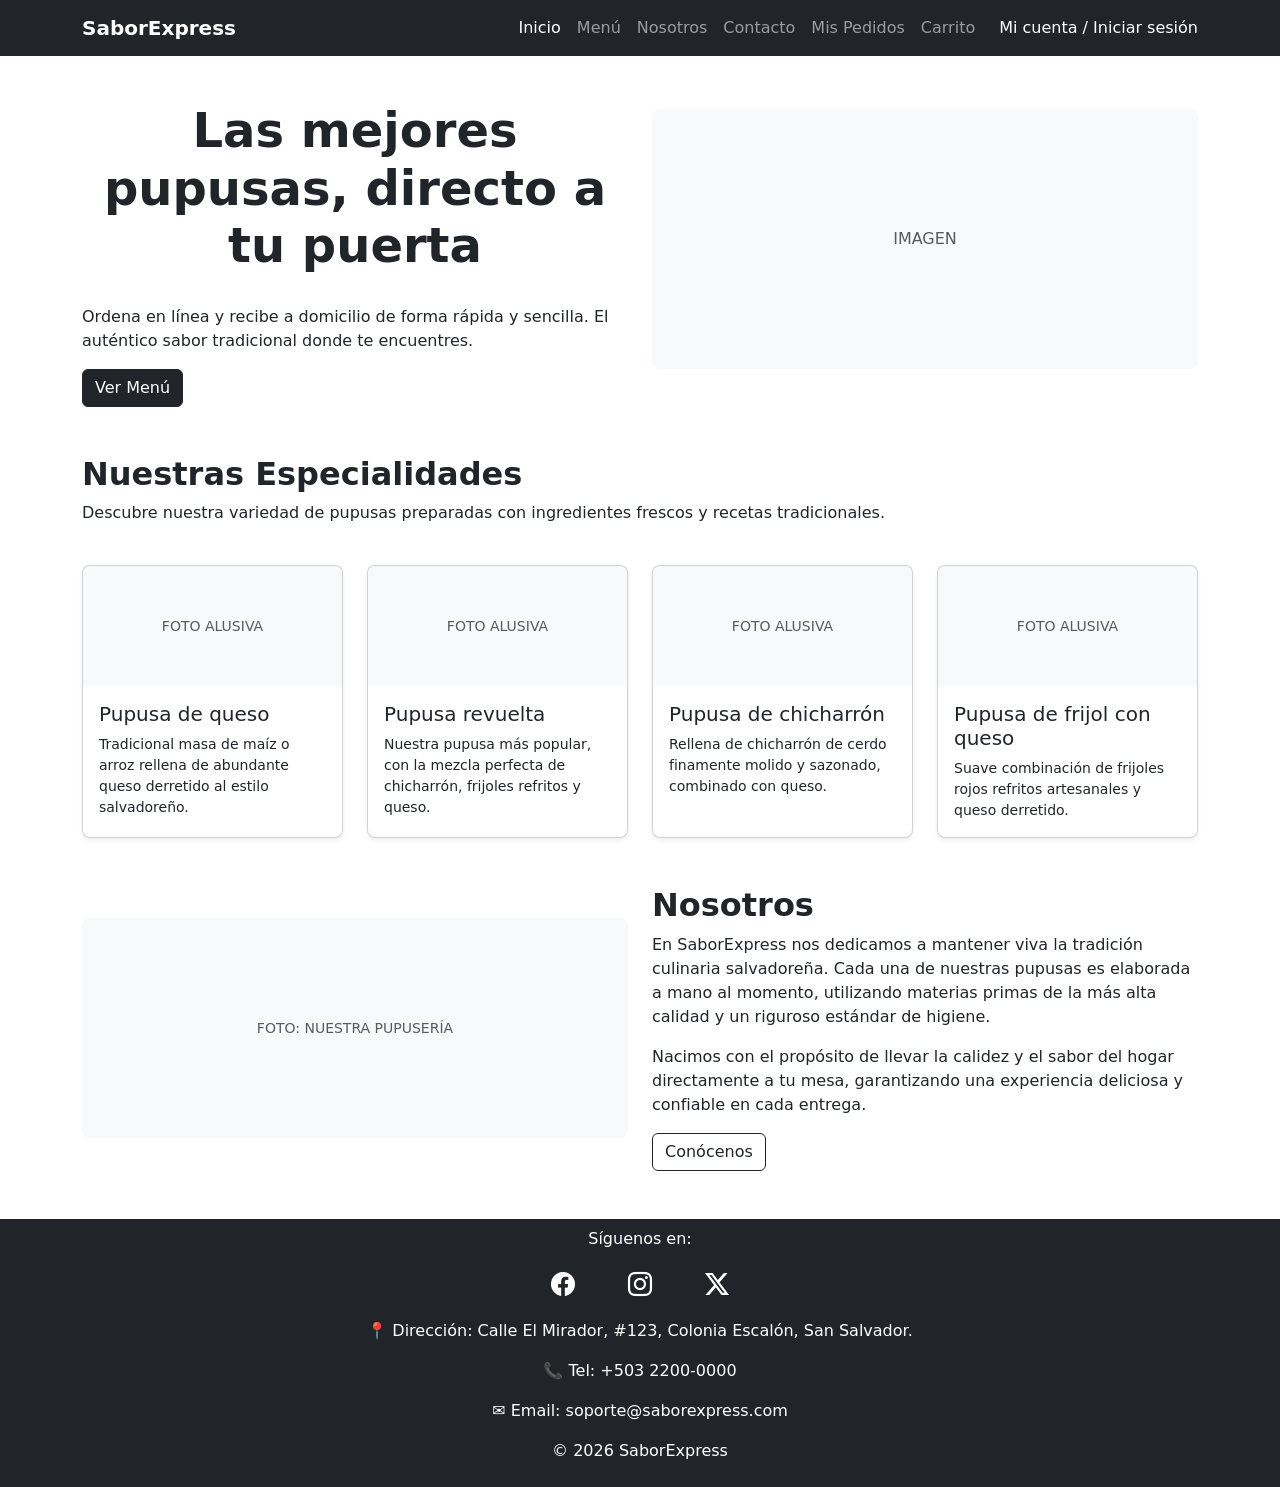
==== index.html @ cb939fe4 "Agregue estructura base de paginas HTML con navbar y footer unificados" ====
<!DOCTYPE html>
<html lang="es">
<head>
    <meta charset="UTF-8">
    <title>SaborExpress - Inicio</title>
    <meta name="viewport" content="width=device-width, initial-scale=1.0">
    <link href="https://cdn.jsdelivr.net/npm/bootstrap@5.3.3/dist/css/bootstrap.min.css" rel="stylesheet">
    <link rel="stylesheet" href="https://cdn.jsdelivr.net/npm/bootstrap-icons@1.11.3/font/bootstrap-icons.min.css">
    <link rel="stylesheet" href="styles.css">
</head>
<body>
    <header>
        <nav class="navbar navbar-expand-lg navbar-dark bg-dark fixed-top">
            <div class="container">
                <a class="navbar-brand fw-bold" href="index.html">SaborExpress</a>
                <button class="navbar-toggler" type="button" data-bs-toggle="collapse" data-bs-target="#menu">
                    <span class="navbar-toggler-icon"></span>
                </button>
                <div class="collapse navbar-collapse" id="menu">
                    <ul class="navbar-nav ms-auto align-items-lg-center">
                        <li class="nav-item"><a class="nav-link active" href="index.html">Inicio</a></li>
                        <li class="nav-item"><a class="nav-link" href="menu.html">Menú</a></li>
                        <li class="nav-item"><a class="nav-link" href="nosotros.html">Nosotros</a></li>
                        <li class="nav-item"><a class="nav-link" href="contacto.html">Contacto</a></li>
                        <li class="nav-item"><a class="nav-link" href="mis-pedidos.html">Mis Pedidos</a></li>
                        <li class="nav-item"><a class="nav-link" href="carrito.html">Carrito</a></li>
                    </ul>
                    <a class="nav-link ms-lg-3 text-white" href="login.html">Mi cuenta / Iniciar sesión</a>
                </div>
            </div>
        </nav>
    </header>
    <br>

    <!-- Hero -->
    <section class="container pt-5">
        <div class="row align-items-center g-4">
            <div class="col-lg-6">
                <h1 class="display-5 fw-bold">Las mejores pupusas, directo a tu puerta</h1>
                <p>Ordena en línea y recibe a domicilio de forma rápida y sencilla. El auténtico sabor tradicional donde te encuentres.</p>
                <a href="menu.html" class="btn btn-dark">Ver Menú</a>
            </div>
            <div class="col-lg-6">
                <div class="bg-light rounded-3 d-flex align-items-center justify-content-center" style="height:260px;">
                    <span class="text-muted">IMAGEN</span>
                </div>
            </div>
        </div>
    </section>

    <!-- Especialidades -->
    <section class="container py-5">
        <h2 class="fw-bold">Nuestras Especialidades</h2>
        <p>Descubre nuestra variedad de pupusas preparadas con ingredientes frescos y recetas tradicionales.</p>
        <div class="row g-4 mt-2">
            <div class="col-6 col-md-3">
                <div class="card shadow-sm rounded-3 h-100">
                    <div class="bg-light rounded-top-3 d-flex align-items-center justify-content-center" style="height:120px;">
                        <span class="text-muted small">FOTO ALUSIVA</span>
                    </div>
                    <div class="card-body">
                        <h5 class="card-title">Pupusa de queso</h5>
                        <p class="card-text small">Tradicional masa de maíz o arroz rellena de abundante queso derretido al estilo salvadoreño.</p>
                    </div>
                </div>
            </div>
            <div class="col-6 col-md-3">
                <div class="card shadow-sm rounded-3 h-100">
                    <div class="bg-light rounded-top-3 d-flex align-items-center justify-content-center" style="height:120px;">
                        <span class="text-muted small">FOTO ALUSIVA</span>
                    </div>
                    <div class="card-body">
                        <h5 class="card-title">Pupusa revuelta</h5>
                        <p class="card-text small">Nuestra pupusa más popular, con la mezcla perfecta de chicharrón, frijoles refritos y queso.</p>
                    </div>
                </div>
            </div>
            <div class="col-6 col-md-3">
                <div class="card shadow-sm rounded-3 h-100">
                    <div class="bg-light rounded-top-3 d-flex align-items-center justify-content-center" style="height:120px;">
                        <span class="text-muted small">FOTO ALUSIVA</span>
                    </div>
                    <div class="card-body">
                        <h5 class="card-title">Pupusa de chicharrón</h5>
                        <p class="card-text small">Rellena de chicharrón de cerdo finamente molido y sazonado, combinado con queso.</p>
                    </div>
                </div>
            </div>
            <div class="col-6 col-md-3">
                <div class="card shadow-sm rounded-3 h-100">
                    <div class="bg-light rounded-top-3 d-flex align-items-center justify-content-center" style="height:120px;">
                        <span class="text-muted small">FOTO ALUSIVA</span>
                    </div>
                    <div class="card-body">
                        <h5 class="card-title">Pupusa de frijol con queso</h5>
                        <p class="card-text small">Suave combinación de frijoles rojos refritos artesanales y queso derretido.</p>
                    </div>
                </div>
            </div>
        </div>
    </section>

    <!-- Nosotros preview -->
    <section class="container pb-5">
        <div class="row align-items-center g-4">
            <div class="col-lg-6 order-lg-2">
                <h2 class="fw-bold">Nosotros</h2>
                <p>En SaborExpress nos dedicamos a mantener viva la tradición culinaria salvadoreña. Cada una de nuestras pupusas es elaborada a mano al momento, utilizando materias primas de la más alta calidad y un riguroso estándar de higiene.</p>
                <p>Nacimos con el propósito de llevar la calidez y el sabor del hogar directamente a tu mesa, garantizando una experiencia deliciosa y confiable en cada entrega.</p>
                <a href="nosotros.html" class="btn btn-outline-dark">Conócenos</a>
            </div>
            <div class="col-lg-6 order-lg-1">
                <div class="bg-light rounded-3 d-flex align-items-center justify-content-center" style="height:220px;">
                    <span class="text-muted small">FOTO: NUESTRA PUPUSERÍA</span>
                </div>
            </div>
        </div>
    </section>

    <footer class="bg-dark text-white text-center p-2">
        <p>Síguenos en:</p>
        <p>
            <a href="https://www.facebook.com/" target="_blank" class="text-white me-5 text-decoration-none"><i class="bi bi-facebook fs-4"></i></a>
            <a href="https://www.instagram.com/" target="_blank" class="text-white me-5 text-decoration-none"><i class="bi bi-instagram fs-4"></i></a>
            <a href="https://x.com/" target="_blank" class="text-white"><i class="bi bi-twitter-x fs-4"></i></a>
        </p>
        <p>📍 Dirección: Calle El Mirador, #123, Colonia Escalón, San Salvador.</p>
        <p>📞 Tel: +503 2200-0000</p>
        <p><a href="https://mail.google.com/" target="_blank" style="color:#fff; text-decoration:none;"> ✉ Email: soporte@saborexpress.com</a></p>
        <p>&copy; 2026 SaborExpress</p>
    </footer>

    <script src="script.js"></script>
    <script src="https://cdn.jsdelivr.net/npm/bootstrap@5.3.3/dist/js/bootstrap.bundle.min.js"></script>
</body>
</html>
---- styles.css ----
.video-banner{
    position: relative;
    height: 100vh;
    overflow: hidden;
}
.video-fondo{
    position: absolute;
    top: 50%;
    left: 50%;
    min-width: 100%;
    min-height: 100%;
    transform: translate(-50%, -50%);
    object-fit: cover;
}
.overlay{
    position: absolute;
    inset: 0;
    background: rgba(0,0,0,0.45);
}
.contenido-banner{
    position: relative;
    z-index: 2;
    height: 100%;
    display: flex;
    flex-direction: column;
    justify-content: center;
    align-items: center;
}

.barra-menu{
    background-color: black;
    padding: 10px 0;
    display: flex;
    justify-content: center;
    align-items: center;
    margin-bottom: 40px;
}

.opcion-menu{
    color: white;
    text-decoration: none;
    font-size: 1.3rem;
    font-weight: 600;
    transition: 0.3s;
}
.opcion-menu:hover{
    color: white;
    letter-spacing: 1px;
}

.italic{
    font-style: italic;
}

.colorbody {
    background-color: #F5F5F5;
}

h1 {
    text-align: center;
    margin: 30px 0;
}

.imgsize{
    height: 250px;
    width: cover;
    border-radius: 25px;
    box-shadow: 0 8px 20px rgba(0, 0, 0, 0.5);
}

.galeria {
    display: grid;
    grid-template-columns: repeat(auto-fit, minmax(250px, 1fr));
    gap: 15px;
    padding: 20px;
}

.galeria img {
    width: 100%;
    height: 200px;
    object-fit: cover;
    border-radius: 10px;
    transition: transform 0.3s, box-shadow 0.3s;
}

.galeria img:hover {
    transform: scale(1.05);
    box-shadow: 0 8px 20px rgba(0,0,0,0.7);
}

.mapa-container {
  max-width: 600px;
  margin: auto;
  border-radius: 15px;
  overflow: hidden;
  box-shadow: 0 8px 20px rgba(0, 0, 0, 0.2);
}

.mapa {
  width: 100%;
  height: 250px;
  border: 0;
}

.btn-hover-lift {
    transition: transform 0.2s ease, box-shadow 0.2s ease;
}

.btn-hover-lift:hover {
    transform: translateY(-5px);
    box-shadow: 10 15px 25px rgba(0, 0, 0, 0.2);
}

.email-link {
    color: white;
    text-decoration: none;
}

.cursor-pointer {
  cursor: pointer;
}

#fullscreen-view{
    display: none;
    position: fixed;
    z-index: 9999;
    inset: 0;
    background: rgba(0,0,0,0.9);

    justify-content: center;
    align-items: center;
}

#fullscreen-image{
    width: auto;
    height: auto;
    max-width: 90vw;
    max-height: 90vh;
    object-fit: contain;
    border-radius: 10px;
}

.clickable-image{
    cursor: pointer;
}

.text{
    text-align: justify;
}

.btn-hover{
    transition: all 0.2s ease;
    font-weight: 600;
    padding: 20px 30px;
    border-radius: 60px;

}

.btn-hover:hover{
    transform: translateY(-6px);
    box-shadow: 0 .5rem 1rem rgba(0,0,5,.25);
    background-color: #5bc0de;
    color: whitesmoke;
}

html, body {
    margin: 0;
    overflow-x: hidden;
}
.full-bleed-video {
    width: 100vw;
    margin-left: calc(50% - 50vw);
    margin-right: calc(50% - 50vw);
    overflow: hidden;
}

.full-bleed-video video {
    width: 100%;
    height: 90vh;
    object-fit: cover;
    display: block;
}

.imagen-seccion {
    height: 225px;
    width: 300px;
    aspect-ratio: 1 / 1;
    object-fit: cover;
    border-radius: 15px;
    display: block;
    margin: 0 auto;
}
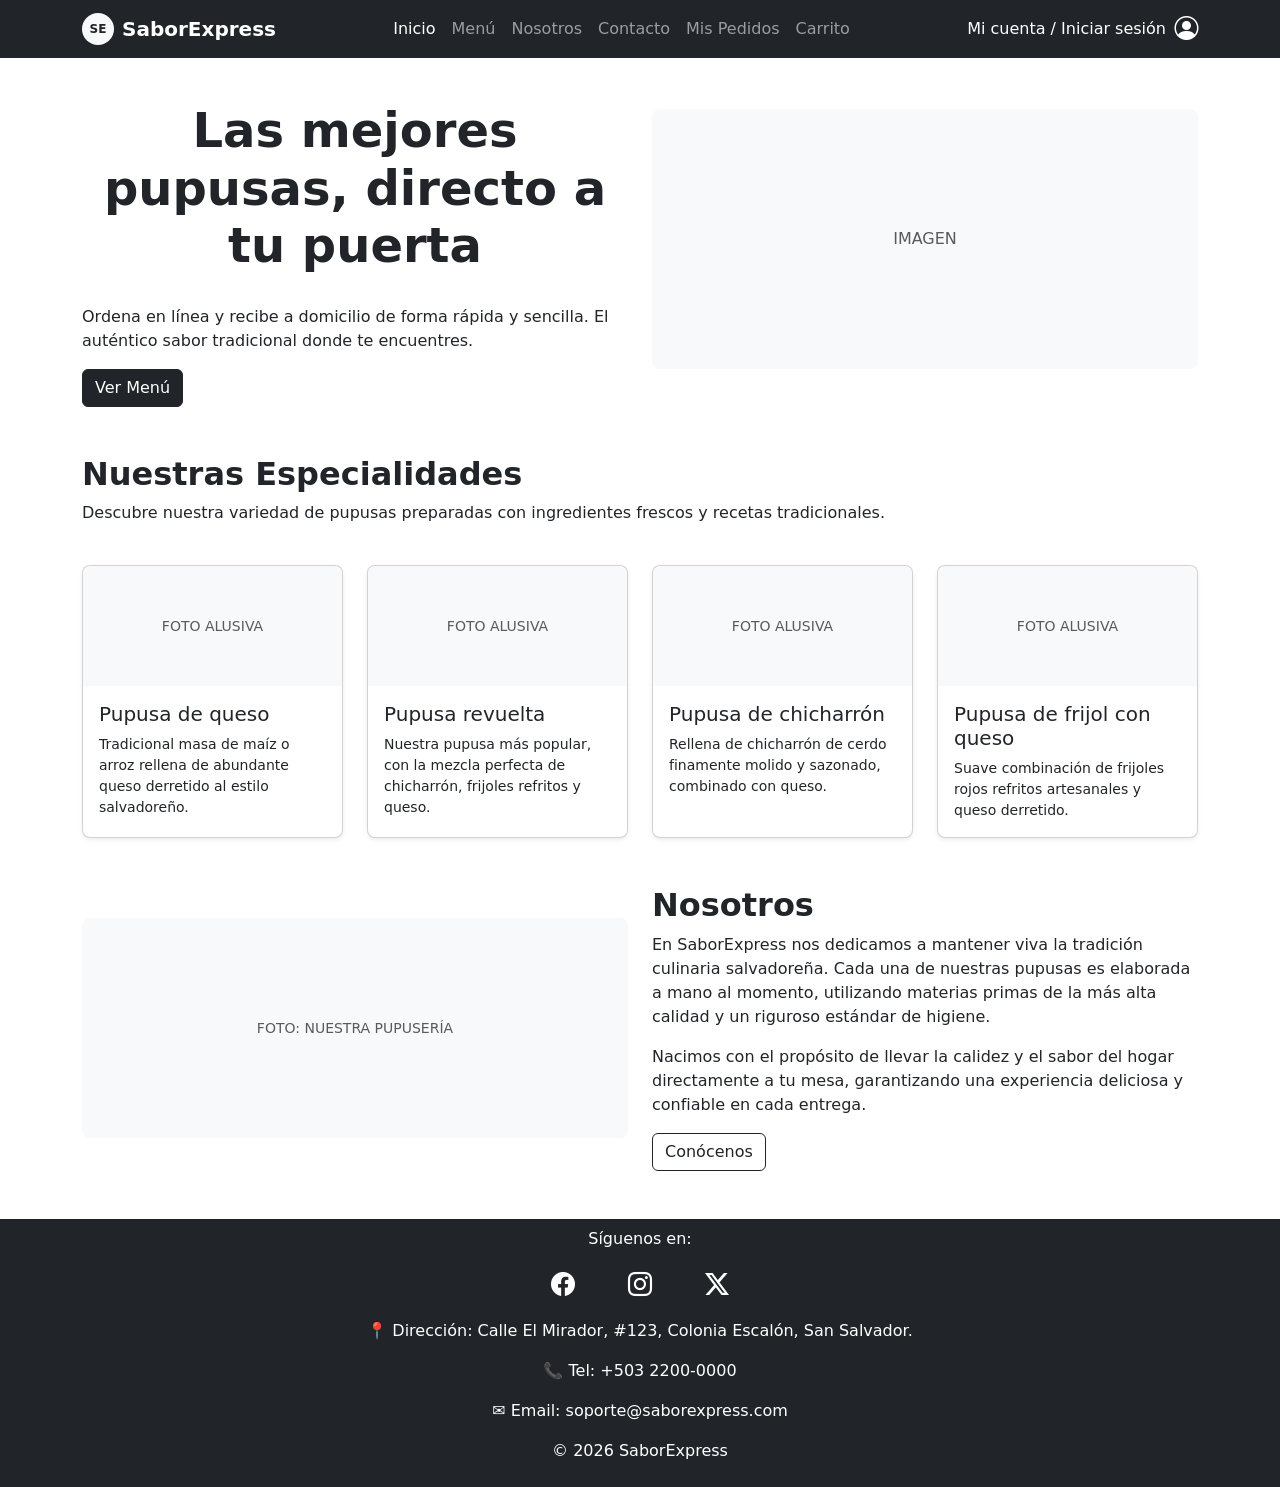
==== commit aec8d219: "Actualización navbar: logo, icono de perfil y enlaces principales centrados" ====
--- a/index.html
+++ b/index.html
@@ -12,12 +12,12 @@
     <header>
         <nav class="navbar navbar-expand-lg navbar-dark bg-dark fixed-top">
             <div class="container">
-                <a class="navbar-brand fw-bold" href="index.html">SaborExpress</a>
+                <a class="navbar-brand fw-bold d-flex align-items-center" href="index.html"><span class="d-inline-flex align-items-center justify-content-center bg-light text-dark rounded-circle me-2" style="width:32px;height:32px;font-size:0.75rem;font-weight:bold;">SE</span>SaborExpress</a>
                 <button class="navbar-toggler" type="button" data-bs-toggle="collapse" data-bs-target="#menu">
                     <span class="navbar-toggler-icon"></span>
                 </button>
                 <div class="collapse navbar-collapse" id="menu">
-                    <ul class="navbar-nav ms-auto align-items-lg-center">
+                    <ul class="navbar-nav mx-auto align-items-lg-center">
                         <li class="nav-item"><a class="nav-link active" href="index.html">Inicio</a></li>
                         <li class="nav-item"><a class="nav-link" href="menu.html">Menú</a></li>
                         <li class="nav-item"><a class="nav-link" href="nosotros.html">Nosotros</a></li>
@@ -25,7 +25,10 @@
                         <li class="nav-item"><a class="nav-link" href="mis-pedidos.html">Mis Pedidos</a></li>
                         <li class="nav-item"><a class="nav-link" href="carrito.html">Carrito</a></li>
                     </ul>
-                    <a class="nav-link ms-lg-3 text-white" href="login.html">Mi cuenta / Iniciar sesión</a>
+                    <div class="d-flex align-items-center gap-2 ms-lg-3">
+                        <a class="nav-link text-white mb-0" href="login.html">Mi cuenta / Iniciar sesión</a>
+                        <i class="bi bi-person-circle text-white fs-4"></i>
+                    </div>
                 </div>
             </div>
         </nav>
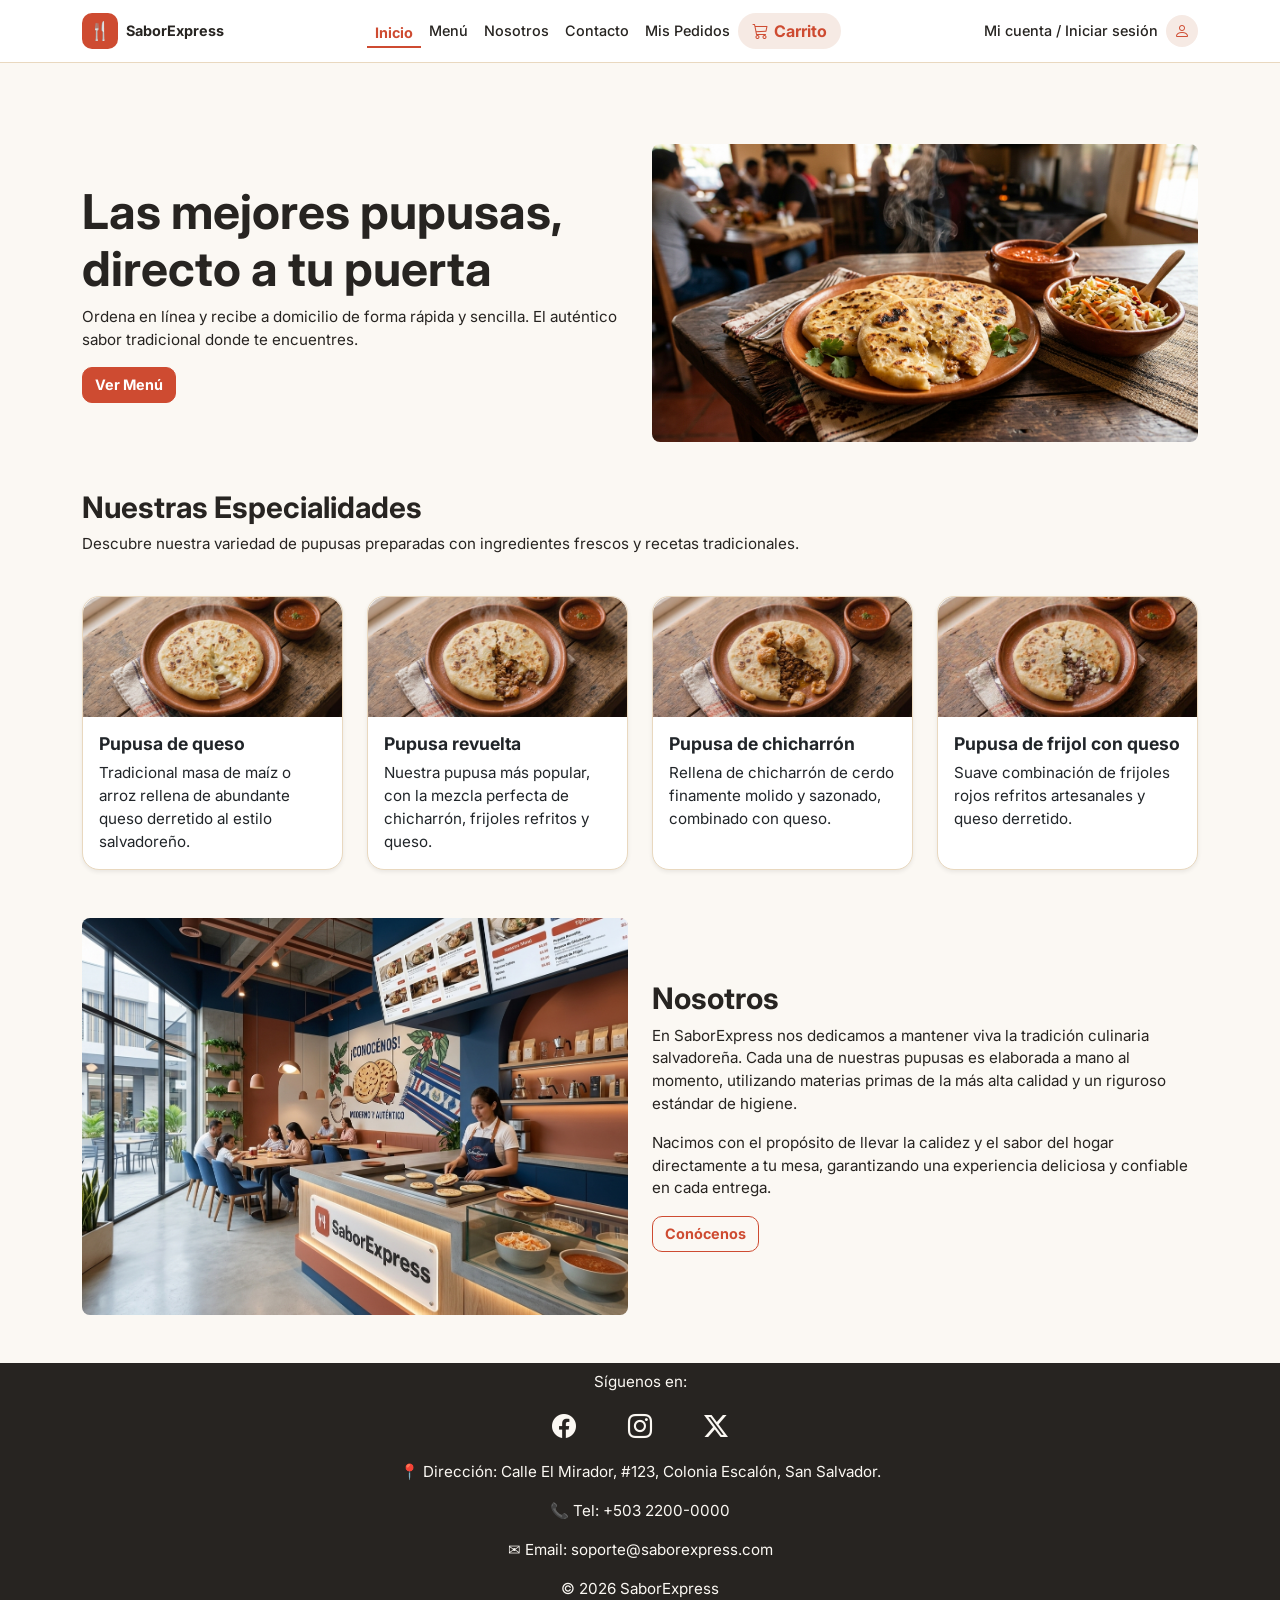
==== commit 0d9dbdc7: "Maquetación de Inicio y Nosotros completa: estilos, paleta de colores e imagenes conectadas" ====
--- a/index.html
+++ b/index.html
@@ -6,13 +6,14 @@
     <meta name="viewport" content="width=device-width, initial-scale=1.0">
     <link href="https://cdn.jsdelivr.net/npm/bootstrap@5.3.3/dist/css/bootstrap.min.css" rel="stylesheet">
     <link rel="stylesheet" href="https://cdn.jsdelivr.net/npm/bootstrap-icons@1.11.3/font/bootstrap-icons.min.css">
+    <link href="https://fonts.googleapis.com/css2?family=Inter:wght@400;500;700;800&display=swap" rel="stylesheet">
     <link rel="stylesheet" href="styles.css">
 </head>
 <body>
     <header>
-        <nav class="navbar navbar-expand-lg navbar-dark bg-dark fixed-top">
+        <nav class="navbar navbar-expand-lg fixed-top site-navbar">
             <div class="container">
-                <a class="navbar-brand fw-bold d-flex align-items-center" href="index.html"><span class="d-inline-flex align-items-center justify-content-center bg-light text-dark rounded-circle me-2" style="width:32px;height:32px;font-size:0.75rem;font-weight:bold;">SE</span>SaborExpress</a>
+                <a class="navbar-brand fw-bold d-flex align-items-center" href="index.html"><span class="navbar-logo-icon me-2">🍴</span>SaborExpress</a>
                 <button class="navbar-toggler" type="button" data-bs-toggle="collapse" data-bs-target="#menu">
                     <span class="navbar-toggler-icon"></span>
                 </button>
@@ -23,11 +24,11 @@
                         <li class="nav-item"><a class="nav-link" href="nosotros.html">Nosotros</a></li>
                         <li class="nav-item"><a class="nav-link" href="contacto.html">Contacto</a></li>
                         <li class="nav-item"><a class="nav-link" href="mis-pedidos.html">Mis Pedidos</a></li>
-                        <li class="nav-item"><a class="nav-link" href="carrito.html">Carrito</a></li>
+                        <li class="nav-item"><a class="nav-cart-pill" href="carrito.html"><i class="bi bi-cart3"></i> Carrito</a></li>
                     </ul>
                     <div class="d-flex align-items-center gap-2 ms-lg-3">
-                        <a class="nav-link text-white mb-0" href="login.html">Mi cuenta / Iniciar sesión</a>
-                        <i class="bi bi-person-circle text-white fs-4"></i>
+                        <a class="nav-link mb-0" href="login.html">Mi cuenta / Iniciar sesión</a>
+                        <span class="nav-avatar"><i class="bi bi-person"></i></span>
                     </div>
                 </div>
             </div>
@@ -44,9 +45,7 @@
                 <a href="menu.html" class="btn btn-dark">Ver Menú</a>
             </div>
             <div class="col-lg-6">
-                <div class="bg-light rounded-3 d-flex align-items-center justify-content-center" style="height:260px;">
-                    <span class="text-muted">IMAGEN</span>
-                </div>
+                <img src="img/inicio/hero.jpg" class="img-fluid rounded-3" alt="Pupusas SaborExpress">
             </div>
         </div>
     </section>
@@ -58,9 +57,7 @@
         <div class="row g-4 mt-2">
             <div class="col-6 col-md-3">
                 <div class="card shadow-sm rounded-3 h-100">
-                    <div class="bg-light rounded-top-3 d-flex align-items-center justify-content-center" style="height:120px;">
-                        <span class="text-muted small">FOTO ALUSIVA</span>
-                    </div>
+                    <img src="img/comida/pupusa-queso.jpg" class="card-img-top rounded-top-3" style="height:120px;object-fit:cover;" alt="Pupusa de queso">
                     <div class="card-body">
                         <h5 class="card-title">Pupusa de queso</h5>
                         <p class="card-text small">Tradicional masa de maíz o arroz rellena de abundante queso derretido al estilo salvadoreño.</p>
@@ -69,9 +66,7 @@
             </div>
             <div class="col-6 col-md-3">
                 <div class="card shadow-sm rounded-3 h-100">
-                    <div class="bg-light rounded-top-3 d-flex align-items-center justify-content-center" style="height:120px;">
-                        <span class="text-muted small">FOTO ALUSIVA</span>
-                    </div>
+                    <img src="img/comida/pupusa-revuelta.jpg" class="card-img-top rounded-top-3" style="height:120px;object-fit:cover;" alt="Pupusa revuelta">
                     <div class="card-body">
                         <h5 class="card-title">Pupusa revuelta</h5>
                         <p class="card-text small">Nuestra pupusa más popular, con la mezcla perfecta de chicharrón, frijoles refritos y queso.</p>
@@ -80,9 +75,7 @@
             </div>
             <div class="col-6 col-md-3">
                 <div class="card shadow-sm rounded-3 h-100">
-                    <div class="bg-light rounded-top-3 d-flex align-items-center justify-content-center" style="height:120px;">
-                        <span class="text-muted small">FOTO ALUSIVA</span>
-                    </div>
+                    <img src="img/comida/pupusa-chicharron.jpg" class="card-img-top rounded-top-3" style="height:120px;object-fit:cover;" alt="Pupusa de chicharrón">
                     <div class="card-body">
                         <h5 class="card-title">Pupusa de chicharrón</h5>
                         <p class="card-text small">Rellena de chicharrón de cerdo finamente molido y sazonado, combinado con queso.</p>
@@ -91,9 +84,7 @@
             </div>
             <div class="col-6 col-md-3">
                 <div class="card shadow-sm rounded-3 h-100">
-                    <div class="bg-light rounded-top-3 d-flex align-items-center justify-content-center" style="height:120px;">
-                        <span class="text-muted small">FOTO ALUSIVA</span>
-                    </div>
+                    <img src="img/comida/pupusa-frijol.jpg" class="card-img-top rounded-top-3" style="height:120px;object-fit:cover;" alt="Pupusa de frijol con queso">
                     <div class="card-body">
                         <h5 class="card-title">Pupusa de frijol con queso</h5>
                         <p class="card-text small">Suave combinación de frijoles rojos refritos artesanales y queso derretido.</p>
@@ -113,19 +104,17 @@
                 <a href="nosotros.html" class="btn btn-outline-dark">Conócenos</a>
             </div>
             <div class="col-lg-6 order-lg-1">
-                <div class="bg-light rounded-3 d-flex align-items-center justify-content-center" style="height:220px;">
-                    <span class="text-muted small">FOTO: NUESTRA PUPUSERÍA</span>
-                </div>
+                <img src="img/inicio/pupuseria.jpg" class="img-fluid rounded-3" alt="Nuestra pupusería">
             </div>
         </div>
     </section>
 
-    <footer class="bg-dark text-white text-center p-2">
+    <footer class="site-footer text-center p-2">
         <p>Síguenos en:</p>
         <p>
-            <a href="https://www.facebook.com/" target="_blank" class="text-white me-5 text-decoration-none"><i class="bi bi-facebook fs-4"></i></a>
-            <a href="https://www.instagram.com/" target="_blank" class="text-white me-5 text-decoration-none"><i class="bi bi-instagram fs-4"></i></a>
-            <a href="https://x.com/" target="_blank" class="text-white"><i class="bi bi-twitter-x fs-4"></i></a>
+            <a href="https://www.facebook.com/" target="_blank" class="me-5 text-decoration-none"><i class="bi bi-facebook fs-4"></i></a>
+            <a href="https://www.instagram.com/" target="_blank" class="me-5 text-decoration-none"><i class="bi bi-instagram fs-4"></i></a>
+            <a href="https://x.com/" target="_blank" class=""><i class="bi bi-twitter-x fs-4"></i></a>
         </p>
         <p>📍 Dirección: Calle El Mirador, #123, Colonia Escalón, San Salvador.</p>
         <p>📞 Tel: +503 2200-0000</p>
--- a/styles.css
+++ b/styles.css
@@ -1,192 +1,164 @@
-.video-banner{
-    position: relative;
-    height: 100vh;
-    overflow: hidden;
-}
-.video-fondo{
-    position: absolute;
-    top: 50%;
-    left: 50%;
-    min-width: 100%;
-    min-height: 100%;
-    transform: translate(-50%, -50%);
-    object-fit: cover;
-}
-.overlay{
-    position: absolute;
-    inset: 0;
-    background: rgba(0,0,0,0.45);
-}
-.contenido-banner{
-    position: relative;
-    z-index: 2;
-    height: 100%;
-    display: flex;
-    flex-direction: column;
-    justify-content: center;
-    align-items: center;
+/* Colores de marca (paleta de Figma) - los usan las clases de abajo */
+:root {
+  --color-primary: #CE4B31;
+  --color-primary-dark: #B83D27;
+  --color-primary-soft: #F6EAE4;
+  --color-bg: #FBF8F3;
+  --color-surface: #FFFFFF;
+  --color-text: #272421;
+  --color-muted: #746F69;
+  --color-border: #E9D8BF;
 }
 
-.barra-menu{
-    background-color: black;
-    padding: 10px 0;
-    display: flex;
-    justify-content: center;
-    align-items: center;
-    margin-bottom: 40px;
+/* Fondo, texto y tipografia */
+body {
+  font-family: 'Inter', sans-serif;
+  background-color: var(--color-bg);
+  color: var(--color-text);
+  padding-top: 72px; /* espacio para que el navbar fixed-top no tape el contenido */
 }
 
-.opcion-menu{
-    color: white;
-    text-decoration: none;
-    font-size: 1.3rem;
-    font-weight: 600;
-    transition: 0.3s;
+/* Titulos: "Las mejores pupusas..." (Inicio) y "Nuestra Historia" (Nosotros) */
+h1 { font-weight: 800; font-size: clamp(1.9rem, 4vw, 2.4rem); }
+h2 { font-weight: 800; font-size: clamp(1.5rem, 3vw, 1.85rem); }
+
+/* Texto de parrafos y titulos dentro de las cards (especialidades, mision/vision/valores, equipo) */
+p, .card-text { font-weight: 400; font-size: 0.95rem; }
+.card-title { font-weight: 700; font-size: 1.1rem; }
+.text-muted { color: var(--color-muted) !important; }
+
+/* ---------- NAVBAR ---------- */
+.site-navbar {
+  background-color: var(--color-surface) !important;
+  border-bottom: 1px solid var(--color-border);
 }
-.opcion-menu:hover{
-    color: white;
-    letter-spacing: 1px;
+.site-navbar .navbar-brand,
+.site-navbar .nav-link {
+  color: var(--color-text) !important;
+  font-weight: 500;
+  font-size: 0.9rem;
+}
+.site-navbar .nav-link.active {
+  color: var(--color-primary) !important;
+  font-weight: 700;
+  border-bottom: 2px solid var(--color-primary);
+  padding-bottom: 2px;
+}
+.site-navbar .nav-link:hover {
+  color: var(--color-primary) !important;
 }
 
-.italic{
-    font-style: italic;
+/* Logo (icono de cubiertos junto a "SaborExpress") */
+.navbar-logo-icon {
+  width: 36px;
+  height: 36px;
+  background-color: var(--color-primary);
+  border-radius: 10px;
+  display: inline-flex;
+  align-items: center;
+  justify-content: center;
+  font-size: 1.1rem;
 }
 
-.colorbody {
-    background-color: #F5F5F5;
+/* Link "Carrito" del navbar */
+.nav-cart-pill {
+  background-color: var(--color-primary-soft);
+  color: var(--color-primary) !important;
+  border-radius: 999px;
+  padding: 0.35rem 0.9rem;
+  font-weight: 700;
+  display: inline-flex;
+  align-items: center;
+  gap: 0.35rem;
+  text-decoration: none;
+}
+.nav-cart-pill:hover {
+  background-color: var(--color-primary);
+  color: #fff !important;
 }
 
-h1 {
-    text-align: center;
-    margin: 30px 0;
+/* Circulo de perfil junto a "Mi cuenta" */
+.nav-avatar {
+  width: 32px;
+  height: 32px;
+  background-color: var(--color-primary-soft);
+  color: var(--color-primary);
+  border-radius: 50%;
+  display: inline-flex;
+  align-items: center;
+  justify-content: center;
 }
 
-.imgsize{
-    height: 250px;
-    width: cover;
-    border-radius: 25px;
-    box-shadow: 0 8px 20px rgba(0, 0, 0, 0.5);
+/* ---------- BOTONES ---------- */
+/* "Ver Menú" (Inicio) usa btn-dark; "Conócenos" (Inicio) usa btn-outline-dark */
+.btn { font-weight: 700; font-size: 0.9rem; border-radius: 10px; }
+.btn-dark {
+  background-color: var(--color-primary) !important;
+  border-color: var(--color-primary) !important;
+  color: #fff !important;
+}
+.btn-dark:hover {
+  background-color: var(--color-primary-dark) !important;
+  border-color: var(--color-primary-dark) !important;
+}
+.btn-outline-dark {
+  color: var(--color-primary) !important;
+  border-color: var(--color-primary) !important;
+}
+.btn-outline-dark:hover {
+  background-color: var(--color-primary) !important;
+  color: #fff !important;
 }
 
-.galeria {
-    display: grid;
-    grid-template-columns: repeat(auto-fit, minmax(250px, 1fr));
-    gap: 15px;
-    padding: 20px;
+/* ---------- CARDS ---------- */
+/* Especialidades (Inicio), Mision/Vision/Valores y Equipo (Nosotros) */
+.card {
+  background-color: var(--color-surface);
+  border: 1px solid var(--color-border) !important;
+  border-radius: 17px !important;
+  transition: box-shadow 0.2s ease;
+}
+.card:hover {
+  box-shadow: 0 8px 16px rgba(0, 0, 0, 0.08);
+}
+.rounded-top-3 {
+  border-top-left-radius: 17px !important;
+  border-top-right-radius: 17px !important;
 }
 
-.galeria img {
-    width: 100%;
-    height: 200px;
-    object-fit: cover;
-    border-radius: 10px;
-    transition: transform 0.3s, box-shadow 0.3s;
+/* ---------- PLACEHOLDERS DE IMAGEN ---------- */
+/* Cajas donde despues van fotos reales (hero, especialidades, historia, galeria, equipo) */
+.placeholder-box {
+  background-color: var(--color-primary-soft) !important;
+  border: 1px dashed var(--color-border);
+  color: var(--color-muted) !important;
 }
 
-.galeria img:hover {
-    transform: scale(1.05);
-    box-shadow: 0 8px 20px rgba(0,0,0,0.7);
+/* Iconos de Mision, Vision y Valores (Nosotros) */
+.icon-primary {
+  color: var(--color-primary);
 }
 
-.mapa-container {
-  max-width: 600px;
-  margin: auto;
-  border-radius: 15px;
-  overflow: hidden;
-  box-shadow: 0 8px 20px rgba(0, 0, 0, 0.2);
+/* ---------- FOOTER ---------- */
+.site-footer {
+  background-color: var(--color-text) !important;
+  color: var(--color-bg) !important;
+}
+.site-footer a {
+  color: var(--color-bg) !important;
 }
 
-.mapa {
-  width: 100%;
-  height: 250px;
-  border: 0;
+/* Fotos de Nuestro Equipo */
+.team-photo {
+  height: 200px;
+  object-fit: cover;
+  object-position: top center;
 }
 
-.btn-hover-lift {
-    transition: transform 0.2s ease, box-shadow 0.2s ease;
-}
-
-.btn-hover-lift:hover {
-    transform: translateY(-5px);
-    box-shadow: 10 15px 25px rgba(0, 0, 0, 0.2);
-}
-
-.email-link {
-    color: white;
-    text-decoration: none;
-}
-
-.cursor-pointer {
-  cursor: pointer;
-}
-
-#fullscreen-view{
-    display: none;
-    position: fixed;
-    z-index: 9999;
-    inset: 0;
-    background: rgba(0,0,0,0.9);
-
-    justify-content: center;
-    align-items: center;
-}
-
-#fullscreen-image{
-    width: auto;
-    height: auto;
-    max-width: 90vw;
-    max-height: 90vh;
-    object-fit: contain;
-    border-radius: 10px;
-}
-
-.clickable-image{
-    cursor: pointer;
-}
-
-.text{
-    text-align: justify;
-}
-
-.btn-hover{
-    transition: all 0.2s ease;
-    font-weight: 600;
-    padding: 20px 30px;
-    border-radius: 60px;
-
-}
-
-.btn-hover:hover{
-    transform: translateY(-6px);
-    box-shadow: 0 .5rem 1rem rgba(0,0,5,.25);
-    background-color: #5bc0de;
-    color: whitesmoke;
-}
-
-html, body {
-    margin: 0;
-    overflow-x: hidden;
-}
-.full-bleed-video {
-    width: 100vw;
-    margin-left: calc(50% - 50vw);
-    margin-right: calc(50% - 50vw);
-    overflow: hidden;
-}
-
-.full-bleed-video video {
-    width: 100%;
-    height: 90vh;
-    object-fit: cover;
-    display: block;
-}
-
-.imagen-seccion {
-    height: 225px;
-    width: 300px;
-    aspect-ratio: 1 / 1;
-    object-fit: cover;
-    border-radius: 15px;
-    display: block;
-    margin: 0 auto;
+/* Fotos de "Nuestra Historia" y "Nuestra Tradicion Familiar" */
+.story-photo {
+  height: 300px;
+  width: 100%;
+  object-fit: cover;
+  box-shadow: 0 8px 16px rgba(0, 0, 0, 0.08);
 }
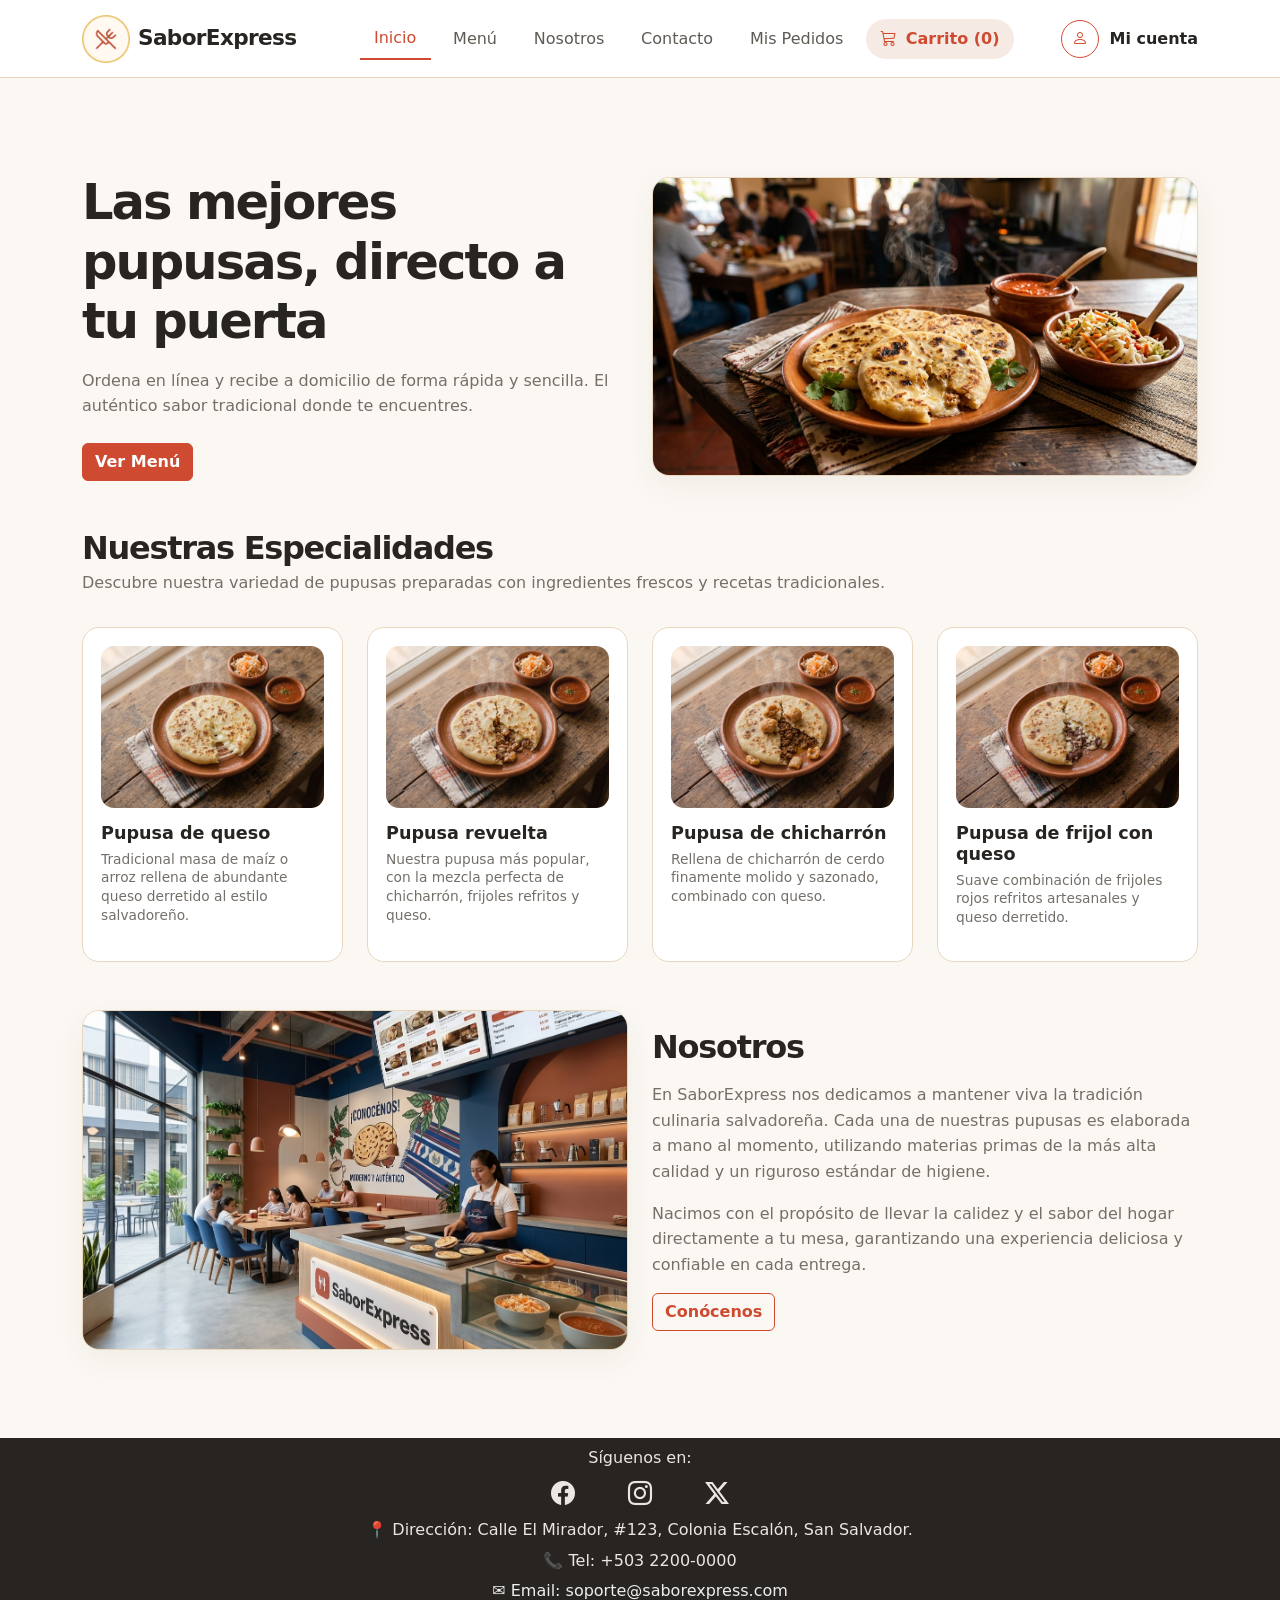
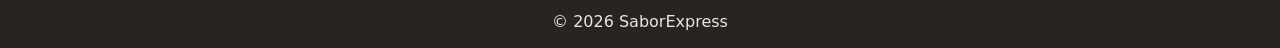
==== commit e737c145: "Actualiza index.html y nosotros.html" ====
--- a/index.html
+++ b/index.html
@@ -4,110 +4,123 @@
     <meta charset="UTF-8">
     <title>SaborExpress - Inicio</title>
     <meta name="viewport" content="width=device-width, initial-scale=1.0">
+    <link rel="icon" type="image/png" href="img/logo.png">
     <link href="https://cdn.jsdelivr.net/npm/bootstrap@5.3.3/dist/css/bootstrap.min.css" rel="stylesheet">
     <link rel="stylesheet" href="https://cdn.jsdelivr.net/npm/bootstrap-icons@1.11.3/font/bootstrap-icons.min.css">
-    <link href="https://fonts.googleapis.com/css2?family=Inter:wght@400;500;700;800&display=swap" rel="stylesheet">
     <link rel="stylesheet" href="styles.css">
+    <link rel="stylesheet" href="css/inicio-nosotros.css">
 </head>
-<body>
+<body class="store-page">
     <header>
-        <nav class="navbar navbar-expand-lg fixed-top site-navbar">
+        <nav class="navbar navbar-expand-lg store-navbar fixed-top">
             <div class="container">
-                <a class="navbar-brand fw-bold d-flex align-items-center" href="index.html"><span class="navbar-logo-icon me-2">🍴</span>SaborExpress</a>
-                <button class="navbar-toggler" type="button" data-bs-toggle="collapse" data-bs-target="#menu">
+                <a class="navbar-brand d-flex align-items-center gap-2" href="index.html">
+                    <img src="img/logo.png" alt="Logo de SaborExpress" class="brand-logo">
+                    <span class="brand-name">SaborExpress</span>
+                </a>
+                <button class="navbar-toggler" type="button" data-bs-toggle="collapse" data-bs-target="#storeMenu" aria-controls="storeMenu" aria-expanded="false" aria-label="Abrir navegación">
                     <span class="navbar-toggler-icon"></span>
                 </button>
-                <div class="collapse navbar-collapse" id="menu">
-                    <ul class="navbar-nav mx-auto align-items-lg-center">
-                        <li class="nav-item"><a class="nav-link active" href="index.html">Inicio</a></li>
+                <div class="collapse navbar-collapse" id="storeMenu">
+                    <ul class="navbar-nav mx-auto align-items-lg-center gap-lg-2">
+                        <li class="nav-item"><a class="nav-link active" href="index.html" aria-current="page">Inicio</a></li>
                         <li class="nav-item"><a class="nav-link" href="menu.html">Menú</a></li>
                         <li class="nav-item"><a class="nav-link" href="nosotros.html">Nosotros</a></li>
                         <li class="nav-item"><a class="nav-link" href="contacto.html">Contacto</a></li>
                         <li class="nav-item"><a class="nav-link" href="mis-pedidos.html">Mis Pedidos</a></li>
-                        <li class="nav-item"><a class="nav-cart-pill" href="carrito.html"><i class="bi bi-cart3"></i> Carrito</a></li>
+                        <li class="nav-item">
+                            <a class="nav-link cart-pill" href="carrito.html">
+                                <i class="bi bi-cart3 me-1"></i> Carrito (<span data-cart-count>0</span>)
+                            </a>
+                        </li>
                     </ul>
-                    <div class="d-flex align-items-center gap-2 ms-lg-3">
-                        <a class="nav-link mb-0" href="login.html">Mi cuenta / Iniciar sesión</a>
-                        <span class="nav-avatar"><i class="bi bi-person"></i></span>
-                    </div>
+                    <a class="account-link mt-3 mt-lg-0" href="login.html" data-account-link>
+                        <span class="account-icon"><i class="bi bi-person"></i></span>
+                        <span data-account-label>Mi cuenta</span>
+                    </a>
                 </div>
             </div>
         </nav>
     </header>
-    <br>
 
-    <!-- Hero -->
-    <section class="container pt-5">
-        <div class="row align-items-center g-4">
-            <div class="col-lg-6">
-                <h1 class="display-5 fw-bold">Las mejores pupusas, directo a tu puerta</h1>
-                <p>Ordena en línea y recibe a domicilio de forma rápida y sencilla. El auténtico sabor tradicional donde te encuentres.</p>
-                <a href="menu.html" class="btn btn-dark">Ver Menú</a>
-            </div>
-            <div class="col-lg-6">
-                <img src="img/inicio/hero.jpg" class="img-fluid rounded-3" alt="Pupusas SaborExpress">
-            </div>
-        </div>
-    </section>
+    <main class="store-main">
+        <div class="container">
 
-    <!-- Especialidades -->
-    <section class="container py-5">
-        <h2 class="fw-bold">Nuestras Especialidades</h2>
-        <p>Descubre nuestra variedad de pupusas preparadas con ingredientes frescos y recetas tradicionales.</p>
-        <div class="row g-4 mt-2">
-            <div class="col-6 col-md-3">
-                <div class="card shadow-sm rounded-3 h-100">
-                    <img src="img/comida/pupusa-queso.jpg" class="card-img-top rounded-top-3" style="height:120px;object-fit:cover;" alt="Pupusa de queso">
-                    <div class="card-body">
-                        <h5 class="card-title">Pupusa de queso</h5>
-                        <p class="card-text small">Tradicional masa de maíz o arroz rellena de abundante queso derretido al estilo salvadoreño.</p>
+            <!-- Hero -->
+            <section class="pt-5">
+                <div class="row align-items-center g-4">
+                    <div class="col-lg-6">
+                        <h1 class="page-title hero-title mb-3">Las mejores pupusas, directo a tu puerta</h1>
+                        <p class="section-text mb-4">Ordena en línea y recibe a domicilio de forma rápida y sencilla. El auténtico sabor tradicional donde te encuentres.</p>
+                        <a href="menu.html" class="btn btn-brand">Ver Menú</a>
+                    </div>
+                    <div class="col-lg-6">
+                        <img src="img/inicio/hero.jpg" class="hero-image" alt="Pupusas SaborExpress">
                     </div>
                 </div>
-            </div>
-            <div class="col-6 col-md-3">
-                <div class="card shadow-sm rounded-3 h-100">
-                    <img src="img/comida/pupusa-revuelta.jpg" class="card-img-top rounded-top-3" style="height:120px;object-fit:cover;" alt="Pupusa revuelta">
-                    <div class="card-body">
-                        <h5 class="card-title">Pupusa revuelta</h5>
-                        <p class="card-text small">Nuestra pupusa más popular, con la mezcla perfecta de chicharrón, frijoles refritos y queso.</p>
+            </section>
+
+            <!-- Especialidades -->
+            <section class="py-5">
+                <h2 class="section-title">Nuestras Especialidades</h2>
+                <p class="page-subtitle">Descubre nuestra variedad de pupusas preparadas con ingredientes frescos y recetas tradicionales.</p>
+                <div class="row g-4 mt-2">
+                    <div class="col-6 col-md-3">
+                        <article class="menu-product-card h-100">
+                            <img src="img/comida/pupusa-queso.jpg" class="menu-product-image" alt="Pupusa de queso">
+                            <div class="menu-product-body">
+                                <h3 class="menu-product-title">Pupusa de queso</h3>
+                                <p class="menu-product-description">Tradicional masa de maíz o arroz rellena de abundante queso derretido al estilo salvadoreño.</p>
+                            </div>
+                        </article>
+                    </div>
+                    <div class="col-6 col-md-3">
+                        <article class="menu-product-card h-100">
+                            <img src="img/comida/pupusa-revuelta.jpg" class="menu-product-image" alt="Pupusa revuelta">
+                            <div class="menu-product-body">
+                                <h3 class="menu-product-title">Pupusa revuelta</h3>
+                                <p class="menu-product-description">Nuestra pupusa más popular, con la mezcla perfecta de chicharrón, frijoles refritos y queso.</p>
+                            </div>
+                        </article>
+                    </div>
+                    <div class="col-6 col-md-3">
+                        <article class="menu-product-card h-100">
+                            <img src="img/comida/pupusa-chicharron.jpg" class="menu-product-image" alt="Pupusa de chicharrón">
+                            <div class="menu-product-body">
+                                <h3 class="menu-product-title">Pupusa de chicharrón</h3>
+                                <p class="menu-product-description">Rellena de chicharrón de cerdo finamente molido y sazonado, combinado con queso.</p>
+                            </div>
+                        </article>
+                    </div>
+                    <div class="col-6 col-md-3">
+                        <article class="menu-product-card h-100">
+                            <img src="img/comida/pupusa-frijol.jpg" class="menu-product-image" alt="Pupusa de frijol con queso">
+                            <div class="menu-product-body">
+                                <h3 class="menu-product-title">Pupusa de frijol con queso</h3>
+                                <p class="menu-product-description">Suave combinación de frijoles rojos refritos artesanales y queso derretido.</p>
+                            </div>
+                        </article>
                     </div>
                 </div>
-            </div>
-            <div class="col-6 col-md-3">
-                <div class="card shadow-sm rounded-3 h-100">
-                    <img src="img/comida/pupusa-chicharron.jpg" class="card-img-top rounded-top-3" style="height:120px;object-fit:cover;" alt="Pupusa de chicharrón">
-                    <div class="card-body">
-                        <h5 class="card-title">Pupusa de chicharrón</h5>
-                        <p class="card-text small">Rellena de chicharrón de cerdo finamente molido y sazonado, combinado con queso.</p>
+            </section>
+
+            <!-- Nosotros preview -->
+            <section class="pb-5">
+                <div class="row align-items-center g-4">
+                    <div class="col-lg-6 order-lg-2">
+                        <h2 class="section-title mb-3">Nosotros</h2>
+                        <p class="section-text">En SaborExpress nos dedicamos a mantener viva la tradición culinaria salvadoreña. Cada una de nuestras pupusas es elaborada a mano al momento, utilizando materias primas de la más alta calidad y un riguroso estándar de higiene.</p>
+                        <p class="section-text">Nacimos con el propósito de llevar la calidez y el sabor del hogar directamente a tu mesa, garantizando una experiencia deliciosa y confiable en cada entrega.</p>
+                        <a href="nosotros.html" class="btn btn-outline-brand">Conócenos</a>
+                    </div>
+                    <div class="col-lg-6 order-lg-1">
+                        <img src="img/inicio/pupuseria.jpg" class="hero-image" alt="Nuestra pupusería">
                     </div>
                 </div>
-            </div>
-            <div class="col-6 col-md-3">
-                <div class="card shadow-sm rounded-3 h-100">
-                    <img src="img/comida/pupusa-frijol.jpg" class="card-img-top rounded-top-3" style="height:120px;object-fit:cover;" alt="Pupusa de frijol con queso">
-                    <div class="card-body">
-                        <h5 class="card-title">Pupusa de frijol con queso</h5>
-                        <p class="card-text small">Suave combinación de frijoles rojos refritos artesanales y queso derretido.</p>
-                    </div>
-                </div>
-            </div>
+            </section>
+
         </div>
-    </section>
-
-    <!-- Nosotros preview -->
-    <section class="container pb-5">
-        <div class="row align-items-center g-4">
-            <div class="col-lg-6 order-lg-2">
-                <h2 class="fw-bold">Nosotros</h2>
-                <p>En SaborExpress nos dedicamos a mantener viva la tradición culinaria salvadoreña. Cada una de nuestras pupusas es elaborada a mano al momento, utilizando materias primas de la más alta calidad y un riguroso estándar de higiene.</p>
-                <p>Nacimos con el propósito de llevar la calidez y el sabor del hogar directamente a tu mesa, garantizando una experiencia deliciosa y confiable en cada entrega.</p>
-                <a href="nosotros.html" class="btn btn-outline-dark">Conócenos</a>
-            </div>
-            <div class="col-lg-6 order-lg-1">
-                <img src="img/inicio/pupuseria.jpg" class="img-fluid rounded-3" alt="Nuestra pupusería">
-            </div>
-        </div>
-    </section>
+    </main>
 
     <footer class="site-footer text-center p-2">
         <p>Síguenos en:</p>
@@ -122,7 +135,7 @@
         <p>&copy; 2026 SaborExpress</p>
     </footer>
 
-    <script src="script.js"></script>
     <script src="https://cdn.jsdelivr.net/npm/bootstrap@5.3.3/dist/js/bootstrap.bundle.min.js"></script>
+    <script type="module" src="js/inicio-nosotros.js"></script>
 </body>
 </html>
--- a/css/inicio-nosotros.css
+++ b/css/inicio-nosotros.css
@@ -0,0 +1,176 @@
+/* ========================================================================== */
+/* SaborExpress · Etapa 2 · Inicio + Nosotros                                 */
+/* ========================================================================== */
+.brand-logo { width:48px; height:48px; object-fit:contain; flex-shrink:0; }
+body { padding-top:0; }
+
+:root {
+    --se-primary: #CE4B31;
+    --se-primary-dark: #B83D27;
+    --se-primary-soft: #F6EAE4;
+    --se-bg: #FBF8F3;
+    --se-surface: #FFFFFF;
+    --se-text: #272421;
+    --se-muted: #746F69;
+    --se-border: #E9D8BF;
+    --se-green: #4F7058;
+    --se-green-soft: #E9F0EA;
+    --se-shadow: 0 10px 28px rgba(63, 47, 36, .06);
+}
+
+.store-page {
+    background: var(--se-bg);
+    color: var(--se-text);
+    font-family: Inter, system-ui, -apple-system, BlinkMacSystemFont, "Segoe UI", sans-serif;
+}
+
+/* ---------- Navbar ---------- */
+.store-navbar {
+    min-height: 78px;
+    background: rgba(255,255,255,.98);
+    border-bottom: 1px solid var(--se-border);
+}
+
+.brand-mark {
+    width: 40px;
+    height: 40px;
+    border-radius: 11px;
+    display: inline-flex;
+    align-items: center;
+    justify-content: center;
+    background: var(--se-primary);
+    color: #fff;
+    flex: 0 0 auto;
+}
+
+.mini-brand { width: 28px; height: 28px; border-radius: 8px; font-size: .7rem; }
+.brand-name { color: var(--se-text); font-weight: 800; font-size: 1.35rem; letter-spacing: -.03em; }
+.store-navbar .nav-link { color: #5f5a54; font-weight: 500; padding-inline: .9rem !important; }
+.store-navbar .nav-link:hover,
+.store-navbar .nav-link.active { color: var(--se-primary); }
+.store-navbar .nav-link.active { border-bottom: 2px solid var(--se-primary); }
+
+.cart-pill {
+    background: var(--se-primary-soft);
+    border-radius: 999px;
+    color: var(--se-primary) !important;
+    font-weight: 700 !important;
+    border-bottom: 0 !important;
+}
+
+.account-link {
+    color: var(--se-text);
+    text-decoration: none;
+    font-weight: 700;
+    display: inline-flex;
+    align-items: center;
+    gap: .65rem;
+    white-space: nowrap;
+}
+
+.account-icon {
+    width: 38px;
+    height: 38px;
+    border-radius: 50%;
+    border: 1.5px solid var(--se-primary);
+    color: var(--se-primary);
+    display: inline-flex;
+    align-items: center;
+    justify-content: center;
+}
+
+/* ---------- Contenido y títulos ---------- */
+.store-main { min-height: calc(100vh - 78px); padding-top: 125px; padding-bottom: 40px; }
+.page-title { margin: 0 0 .25rem; text-align: left; font-size: clamp(2rem, 4vw, 2.4rem); font-weight: 850; letter-spacing: -.04em; }
+.page-subtitle { color: var(--se-muted); margin: 0; }
+
+/* ---------- Búsqueda y filtros ---------- */
+.search-box { position: relative; }
+.search-box > i { position: absolute; left: 1rem; top: 50%; transform: translateY(-50%); color: var(--se-muted); z-index: 2; }
+.search-box .form-control { padding-left: 2.7rem; min-height: 45px; border-color: var(--se-border); border-radius: 11px; background: #fff; }
+.search-box .form-control:focus { border-color: var(--se-primary); box-shadow: 0 0 0 .2rem rgba(206,75,49,.12); }
+
+.category-filter { display: flex; gap: .75rem; flex-wrap: wrap; }
+.category-filter .btn { min-width: 82px; border: 1px solid var(--se-border); border-radius: 999px; background: #fff; color: #69635e; font-weight: 700; padding: .55rem 1.15rem; }
+.category-filter .btn:hover,
+.category-filter .btn.active { background: var(--se-primary); color: #fff; border-color: var(--se-primary); }
+
+/* ---------- Tarjetas ---------- */
+.menu-product-card { background: var(--se-surface); border: 1px solid var(--se-border); border-radius: 17px; padding: 18px; box-shadow: 0 1px 0 rgba(0,0,0,.01); display: flex; flex-direction: column; }
+.menu-product-image-wrap { position: relative; }
+.menu-product-image { width: 100%; height: 162px; object-fit: cover; border-radius: 13px; display: block; }
+.menu-price-badge { position: absolute; top: 12px; right: 12px; background: var(--se-primary); color: white; font-weight: 700; font-size: .82rem; padding: .35rem .55rem; border-radius: 6px; }
+.menu-product-body { padding-top: 15px; display: flex; flex-direction: column; flex: 1; }
+.menu-product-title { font-size: 1.1rem; font-weight: 800; margin: 0 0 .35rem; }
+.menu-product-description { color: var(--se-muted); line-height: 1.35; font-size: .86rem; min-height: 2.4rem; }
+
+.quantity-control { border: 1px solid var(--se-border); border-radius: 9px; height: 42px; display: inline-flex; align-items: center; overflow: hidden; background: #fff; }
+.quantity-control button { width: 38px; height: 40px; border: 0; background: transparent; color: var(--se-text); font-weight: 800; }
+.quantity-control button:hover { background: var(--se-primary-soft); color: var(--se-primary); }
+.quantity-control span { min-width: 28px; text-align: center; font-weight: 700; }
+
+/* ---------- Botones ---------- */
+.btn-brand { background: var(--se-primary); border-color: var(--se-primary); color: #fff; font-weight: 700; }
+.btn-brand:hover, .btn-brand:focus { background: var(--se-primary-dark); border-color: var(--se-primary-dark); color: #fff; }
+.btn-outline-brand { background: transparent; border-color: var(--se-primary); color: var(--se-primary); font-weight: 700; }
+.btn-outline-brand:hover, .btn-outline-brand:focus { background: var(--se-primary); border-color: var(--se-primary); color: #fff; }
+.text-brand { color: var(--se-primary) !important; }
+.surface-card { background: #fff; border: 1px solid var(--se-border); border-radius: 15px; }
+
+/* ---------- Paginación, estados y footer ---------- */
+.pagination .page-link { color: var(--se-primary); border-color: var(--se-border); }
+.pagination .page-item.active .page-link { background: var(--se-primary); border-color: var(--se-primary); color: #fff; }
+.store-footer { background: #272421; color: #fff; }
+.data-status { display: inline-flex; align-items: center; gap: .35rem; font-size: .76rem; font-weight: 700; padding: .28rem .6rem; border-radius: 999px; }
+.data-status.success { background: var(--se-green-soft); color: var(--se-green); }
+.data-status.warning { background: #FFF2D8; color: #88631E; }
+.data-status.error { background: #FBE6E2; color: #A23D2F; }
+
+/* =================================== */
+/* Clases de Inicio y Nosotros */
+/* =================================== */
+.hero-title { font-size: clamp(2.2rem, 5vw, 3.1rem); }
+.section-title { margin: 0 0 .25rem; font-size: clamp(1.6rem, 3vw, 2rem); font-weight: 850; letter-spacing: -.04em; }
+.section-text { color: var(--se-muted); line-height: 1.6; }
+
+.hero-image,
+.story-photo,
+.gallery-photo {
+    width: 100%;
+    object-fit: cover;
+    border-radius: 17px;
+    border: 1px solid var(--se-border);
+    box-shadow: var(--se-shadow);
+    display: block;
+}
+.hero-image { max-height: 340px; }
+.story-photo { height: 300px; }
+.gallery-photo { height: 200px; }
+
+.menu-product-card .team-photo { height: 200px; object-position: top center; }
+.team-role { color: var(--se-primary); font-size: .8rem; font-weight: 700; margin: 0 0 .4rem; }
+.value-icon { width: 56px; height: 56px; object-fit: contain; }
+
+/* ---------- Footer de Inicio y Nosotros ---------- */
+.site-footer {
+    background-color: var(--se-text);
+    color: var(--se-bg);
+    padding: 2rem 1rem 1.5rem;
+}
+.site-footer a { color: var(--se-bg); }
+.site-footer a:hover { color: var(--se-primary); }
+.site-footer p { margin-bottom: 0.4rem; opacity: 0.92; }
+
+/* ---------- Responsive ---------- */
+@media (max-width: 991.98px) {
+    .store-navbar .nav-link.active { border-bottom: 0; }
+    .store-main { padding-top: 105px; }
+}
+
+@media (max-width: 575.98px) {
+    .menu-product-image { height: 150px; }
+    .page-title { font-size: 1.9rem; }
+    .category-filter { gap: .5rem; }
+    .category-filter .btn { min-width: auto; padding: .48rem .85rem; }
+    .story-photo { height: 220px; }
+}
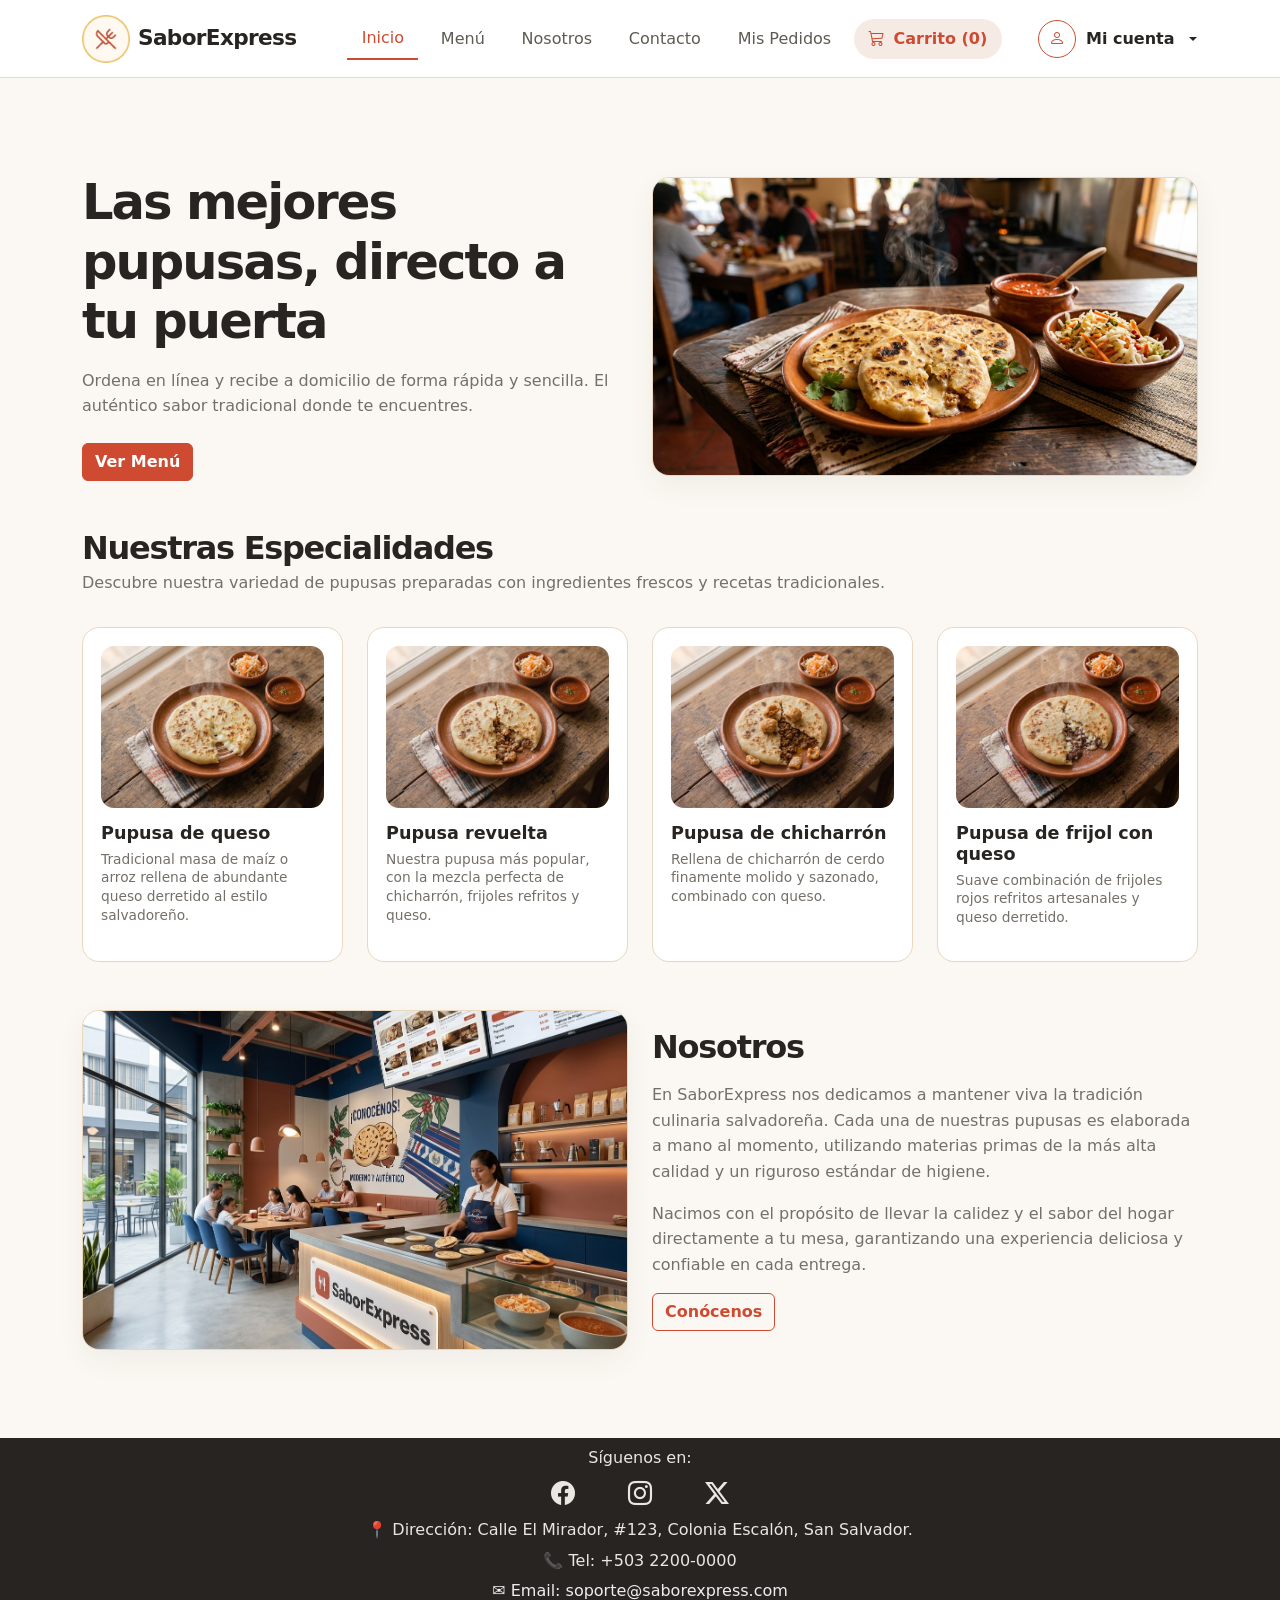
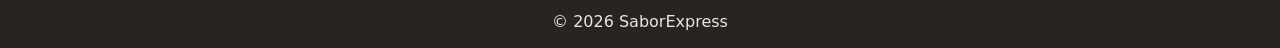
==== commit 777e38d0: "Corregi el menu de cuenta (login, registro y cerrar sesion) en todo el sitio, conecte mis-pedidos a " ====
--- a/index.html
+++ b/index.html
@@ -7,7 +7,6 @@
     <link rel="icon" type="image/png" href="img/logo.png">
     <link href="https://cdn.jsdelivr.net/npm/bootstrap@5.3.3/dist/css/bootstrap.min.css" rel="stylesheet">
     <link rel="stylesheet" href="https://cdn.jsdelivr.net/npm/bootstrap-icons@1.11.3/font/bootstrap-icons.min.css">
-    <link rel="stylesheet" href="styles.css">
     <link rel="stylesheet" href="css/inicio-nosotros.css">
 </head>
 <body class="store-page">
@@ -34,10 +33,13 @@
                             </a>
                         </li>
                     </ul>
-                    <a class="account-link mt-3 mt-lg-0" href="login.html" data-account-link>
-                        <span class="account-icon"><i class="bi bi-person"></i></span>
-                        <span data-account-label>Mi cuenta</span>
-                    </a>
+                    <div class="dropdown mt-3 mt-lg-0">
+                        <button class="account-link btn p-0 dropdown-toggle" type="button" data-bs-toggle="dropdown" aria-expanded="false">
+                            <span class="account-icon"><i class="bi bi-person"></i></span>
+                            <span data-account-label>Mi cuenta</span>
+                        </button>
+                        <ul class="dropdown-menu dropdown-menu-end" data-account-menu></ul>
+                    </div>
                 </div>
             </div>
         </nav>
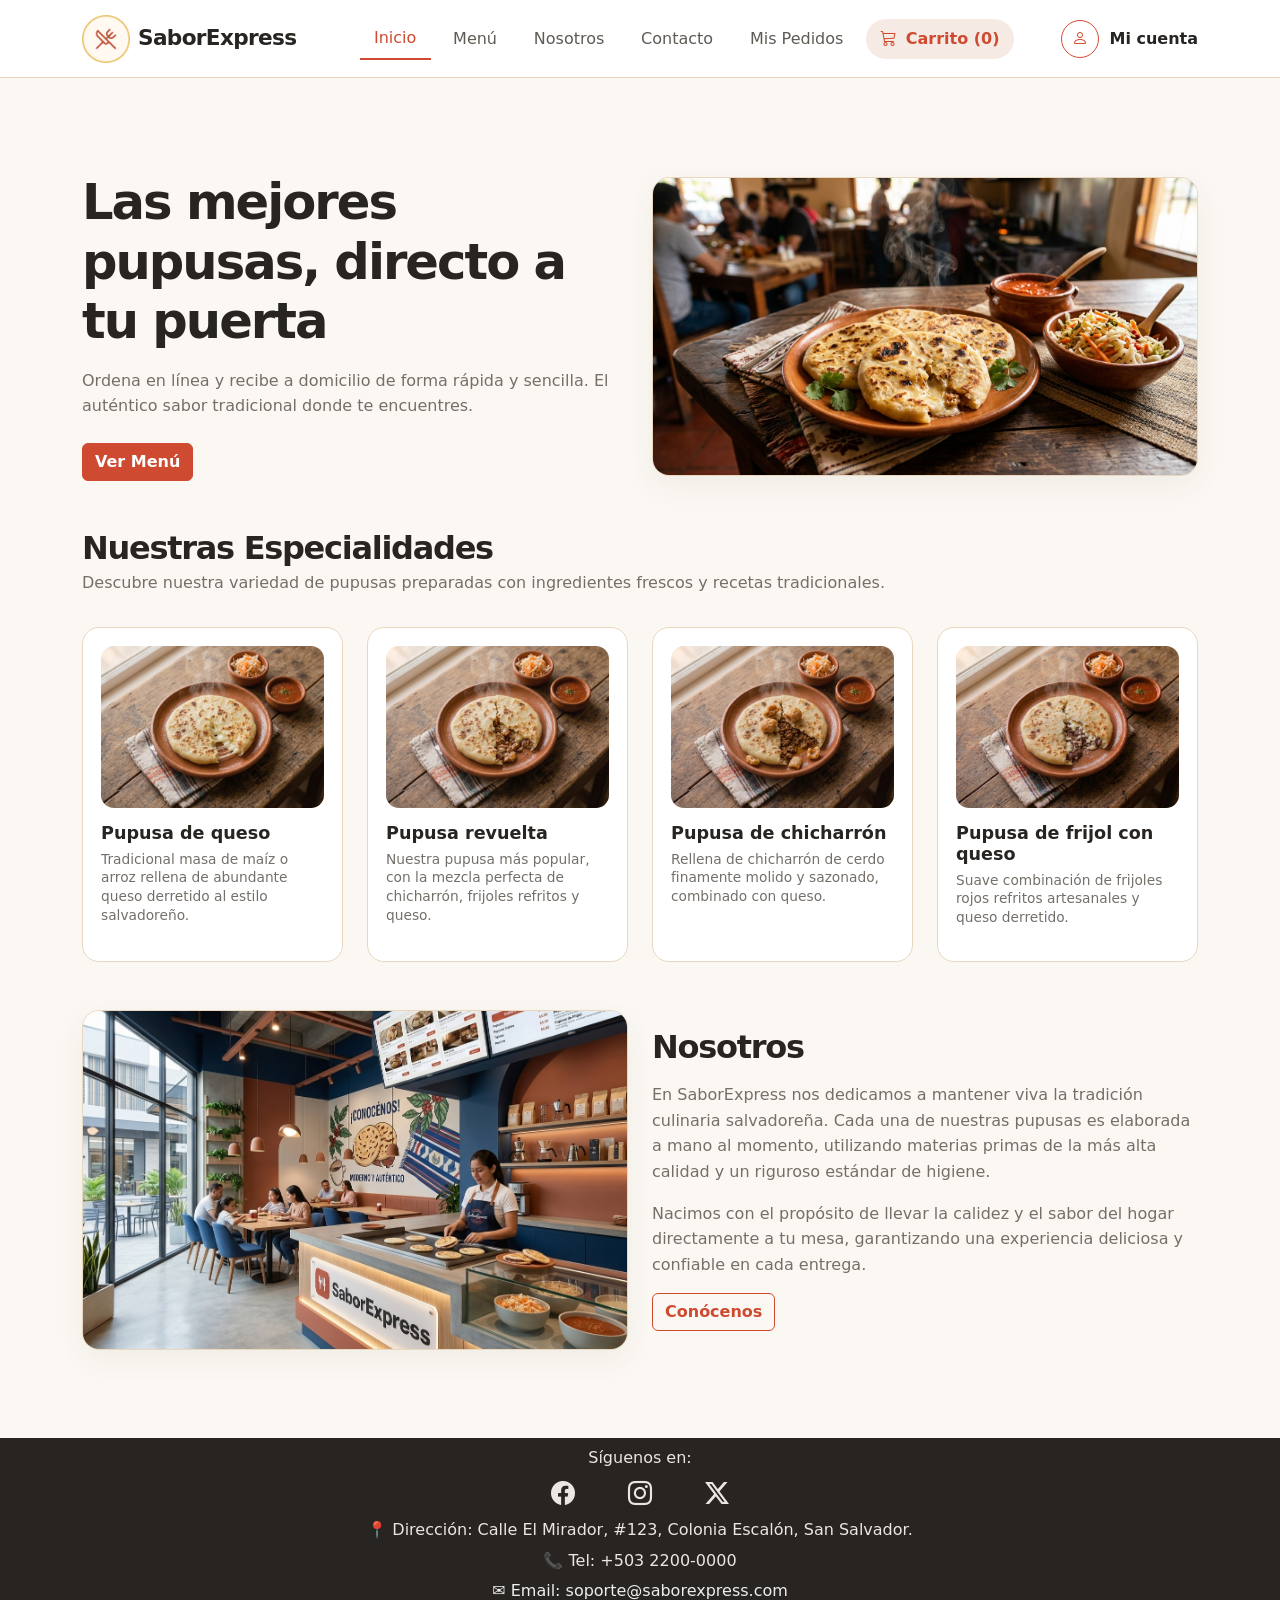
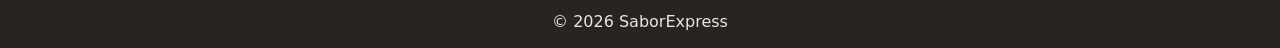
==== commit a72a1aeb: "agregue contenido a paginas: carrito, checkout y admin-menu, con su respectivo archivo js y css" ====
--- a/index.html
+++ b/index.html
@@ -7,6 +7,7 @@
     <link rel="icon" type="image/png" href="img/logo.png">
     <link href="https://cdn.jsdelivr.net/npm/bootstrap@5.3.3/dist/css/bootstrap.min.css" rel="stylesheet">
     <link rel="stylesheet" href="https://cdn.jsdelivr.net/npm/bootstrap-icons@1.11.3/font/bootstrap-icons.min.css">
+    <link rel="stylesheet" href="styles.css">
     <link rel="stylesheet" href="css/inicio-nosotros.css">
 </head>
 <body class="store-page">
@@ -33,13 +34,10 @@
                             </a>
                         </li>
                     </ul>
-                    <div class="dropdown mt-3 mt-lg-0">
-                        <button class="account-link btn p-0 dropdown-toggle" type="button" data-bs-toggle="dropdown" aria-expanded="false">
-                            <span class="account-icon"><i class="bi bi-person"></i></span>
-                            <span data-account-label>Mi cuenta</span>
-                        </button>
-                        <ul class="dropdown-menu dropdown-menu-end" data-account-menu></ul>
-                    </div>
+                    <a class="account-link mt-3 mt-lg-0" href="login.html" data-account-link>
+                        <span class="account-icon"><i class="bi bi-person"></i></span>
+                        <span data-account-label>Mi cuenta</span>
+                    </a>
                 </div>
             </div>
         </nav>
@@ -139,5 +137,6 @@
 
     <script src="https://cdn.jsdelivr.net/npm/bootstrap@5.3.3/dist/js/bootstrap.bundle.min.js"></script>
     <script type="module" src="js/inicio-nosotros.js"></script>
+<script src="js/carrito.js"></script>
 </body>
 </html>
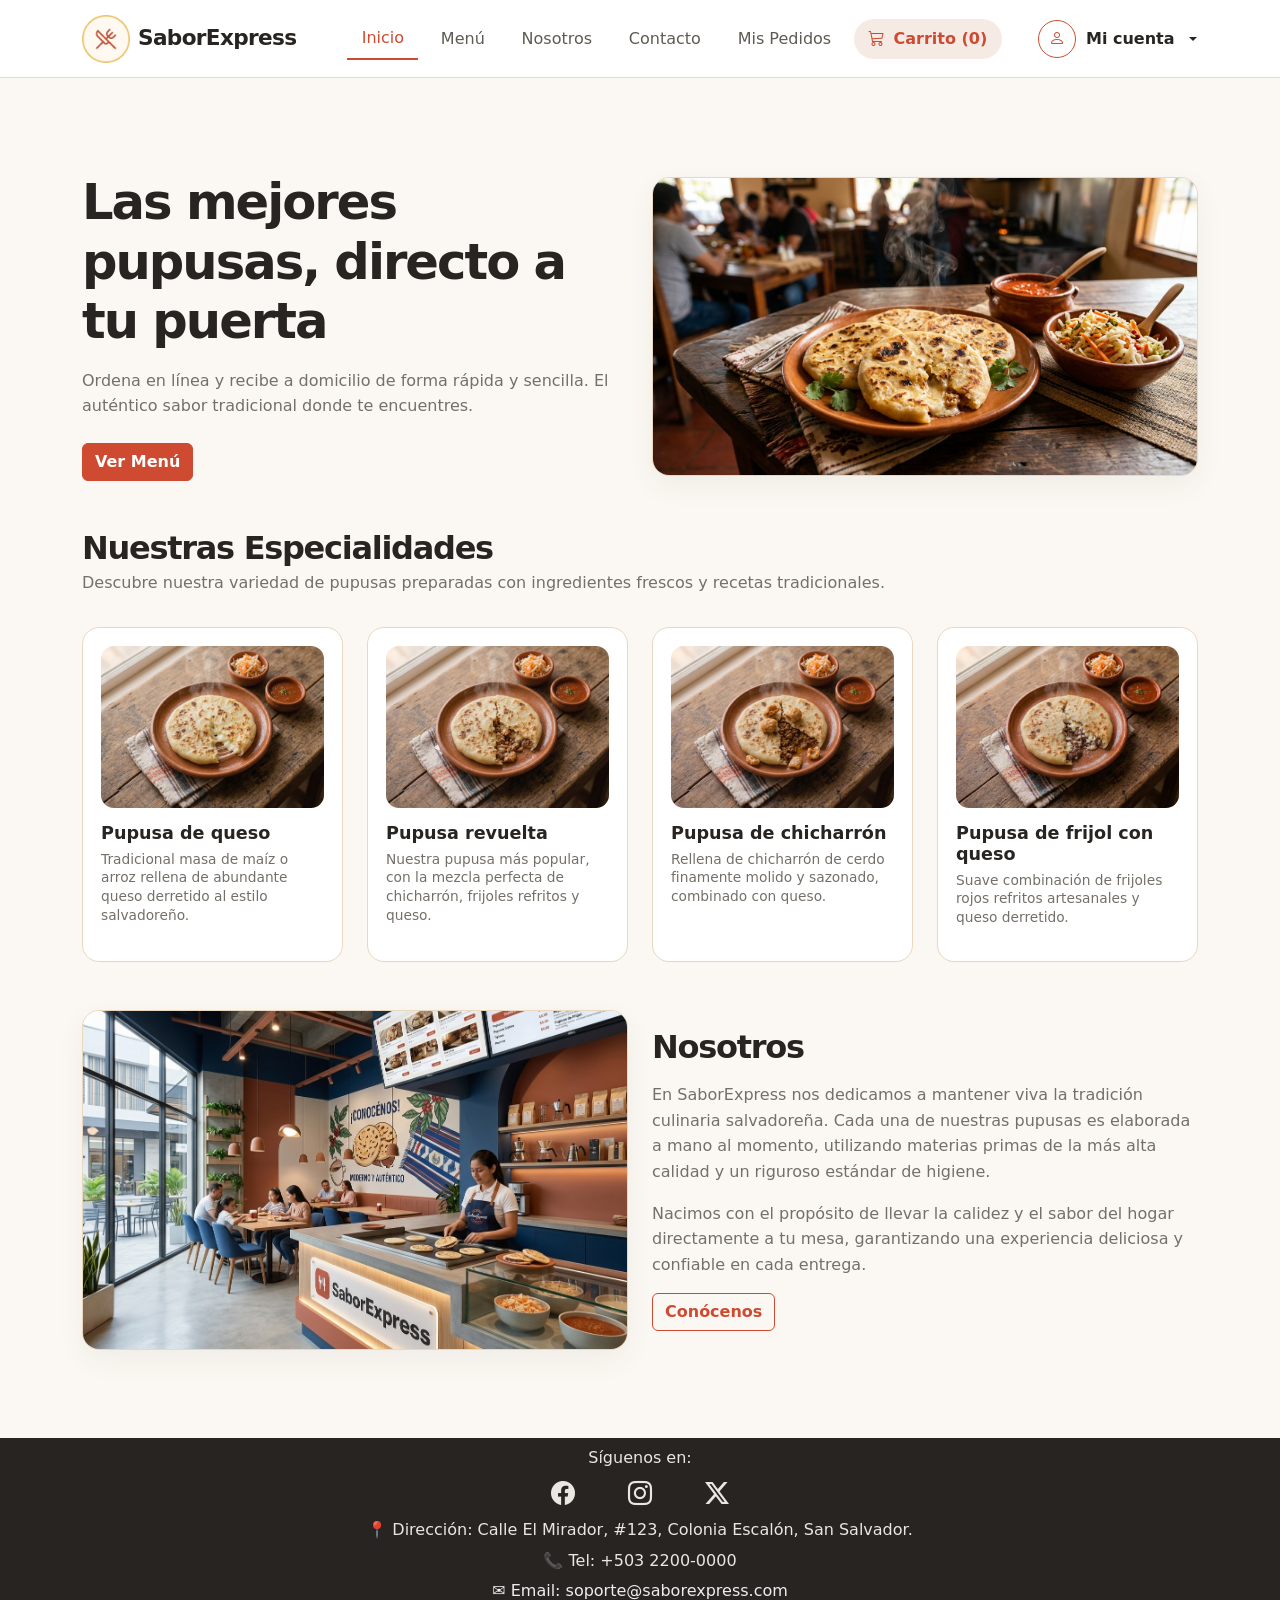
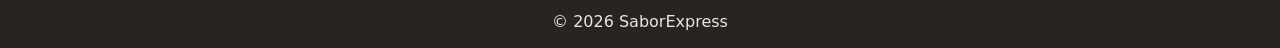
==== commit 84a6be3c: "Merge branch 'main' into Jason" ====
--- a/index.html
+++ b/index.html
@@ -34,10 +34,13 @@
                             </a>
                         </li>
                     </ul>
-                    <a class="account-link mt-3 mt-lg-0" href="login.html" data-account-link>
-                        <span class="account-icon"><i class="bi bi-person"></i></span>
-                        <span data-account-label>Mi cuenta</span>
-                    </a>
+                    <div class="dropdown mt-3 mt-lg-0">
+                        <button class="account-link btn p-0 dropdown-toggle" type="button" data-bs-toggle="dropdown" aria-expanded="false">
+                            <span class="account-icon"><i class="bi bi-person"></i></span>
+                            <span data-account-label>Mi cuenta</span>
+                        </button>
+                        <ul class="dropdown-menu dropdown-menu-end" data-account-menu></ul>
+                    </div>
                 </div>
             </div>
         </nav>
@@ -137,6 +140,6 @@
 
     <script src="https://cdn.jsdelivr.net/npm/bootstrap@5.3.3/dist/js/bootstrap.bundle.min.js"></script>
     <script type="module" src="js/inicio-nosotros.js"></script>
-<script src="js/carrito.js"></script>
+    <script src="js/carrito.js"></script>
 </body>
 </html>
